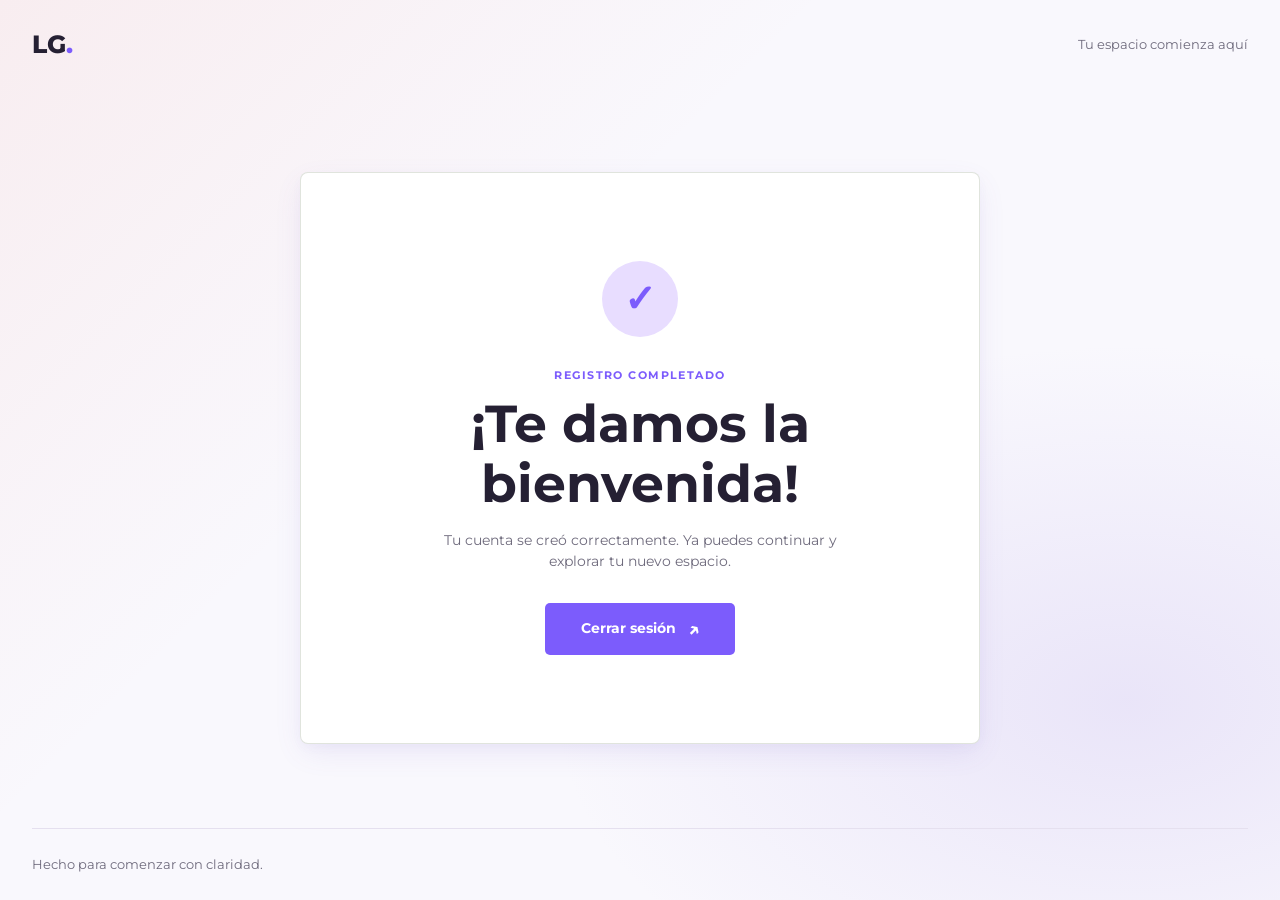
==== bienvenida.html @ 2854f27f "Add files via upload" ====
<!DOCTYPE html>
<html lang="es">
<head>
    <meta charset="UTF-8">
    <meta name="viewport" content="width=device-width, initial-scale=1.0">
    <meta name="description" content="Tu registro se completó correctamente.">
    <title>Registro exitoso | LG</title>
    <link rel="preconnect" href="https://fonts.googleapis.com">
    <link rel="preconnect" href="https://fonts.gstatic.com" crossorigin>
    <link href="https://fonts.googleapis.com/css2?family=Montserrat:wght@400;500;600;700&display=swap" rel="stylesheet">
    <link rel="stylesheet" href="style.css">
</head>
<body id="pagina-bienvenida">
    <header id="cabecera">
        <a id="marca" href="index.html" aria-label="LG, página de registro">LG<span>.</span></a>
        <p id="cabecera-mensaje">Tu espacio comienza aquí</p>
    </header>

    <main id="contenido-principal">
        <section id="seccion-bienvenida" aria-labelledby="titulo-bienvenida">
            <div id="emblema-exito" aria-hidden="true"><span>✓</span></div>
            <p id="etiqueta-exito">REGISTRO COMPLETADO</p>
            <h1 id="titulo-bienvenida">¡Te damos la bienvenida!</h1>
            <p id="texto-bienvenida">Tu cuenta se creó correctamente. Ya puedes continuar y explorar tu nuevo espacio.</p>
            <button id="boton-cerrar-sesion" type="button" onclick="logout()">Cerrar sesión <span aria-hidden="true">↗</span></button>
        </section>
    </main>

    <footer id="pie-pagina">
        <p>Hecho para comenzar con claridad.</p>
    </footer>

    <script src="script.js"></script>
</body>
</html>
---- style.css ----
:root {
    color-scheme: light;
    --fondo: #f9f8fd;
    --superficie: #ffffff;
    --superficie-suave: #f3f0fa;
    --texto: #252033;
    --texto-secundario: #6e6a7c;
    --primario: #7c5cfc;
    --primario-oscuro: #6444dc;
    --acento: #f08c7d;
    --borde: #e5e0ef;
    --sombra: 0 10px 30px -4px rgba(118, 92, 198, 0.12), 0 4px 12px -2px rgba(118, 92, 198, 0.05);
    --fuente-titulos: "Montserrat", sans-serif;
    --fuente-cuerpo: "Montserrat", sans-serif;
}

* {
    box-sizing: border-box;
}

html {
    min-width: 320px;
    background: var(--fondo);
}

body {
    min-height: 100vh;
    margin: 0;
    color: var(--texto);
    background-color: var(--fondo);
    background-image: linear-gradient(135deg, rgba(240, 140, 125, 0.10), transparent 38%),
        radial-gradient(ellipse at 88% 78%, rgba(184, 167, 234, 0.24), transparent 36%);
    font-family: var(--fuente-cuerpo);
    font-size: 14px;
    line-height: 1.55;
}

#cabecera,
#pie-pagina {
    display: flex;
    align-items: center;
    justify-content: space-between;
    width: min(100% - 64px, 1240px);
    margin-inline: auto;
}

#cabecera {
    min-height: 88px;
}

#marca {
    color: var(--texto);
    font-family: var(--fuente-titulos);
    font-size: 25px;
    font-weight: 800;
    text-decoration: none;
}

#marca span {
    color: var(--primario);
}

#cabecera-mensaje,
#pie-pagina p {
    margin: 0;
    color: var(--texto-secundario);
    font-size: 13px;
}

#contenido-principal {
    display: grid;
    grid-template-columns: minmax(0, 0.95fr) minmax(390px, 0.85fr);
    align-items: center;
    gap: clamp(48px, 8vw, 120px);
    width: min(100% - 64px, 1100px);
    min-height: calc(100vh - 160px);
    margin: 0 auto;
    padding-block: 48px;
}

#introduccion {
    max-width: 510px;
    padding-block: 32px;
    animation: aparecer 650ms ease-out both;
}

#etiqueta-introduccion,
#sobrelinea-formulario,
#etiqueta-exito {
    margin: 0 0 18px;
    color: var(--primario);
    font-size: 11px;
    font-weight: 700;
    letter-spacing: 0.13em;
}

#titulo-introduccion,
#titulo-formulario,
#titulo-bienvenida {
    margin: 0;
    font-family: var(--fuente-titulos);
    font-weight: 700;
    letter-spacing: 0;
}

#titulo-introduccion {
    max-width: 520px;
    font-size: clamp(38px, 5vw, 62px);
    line-height: 1.12;
}

#texto-introduccion {
    max-width: 420px;
    margin: 22px 0 0;
    color: var(--texto-secundario);
    font-size: 17px;
}

#nota-introduccion {
    display: flex;
    align-items: center;
    gap: 10px;
    margin: 44px 0 0;
    color: var(--texto-secundario);
    font-size: 14px;
}

#nota-introduccion span {
    color: var(--acento);
    font-size: 23px;
}

#seccion-formulario,
#seccion-bienvenida {
    background: var(--superficie);
    border: 1px solid rgba(217, 222, 213, 0.8);
    border-radius: 8px;
    box-shadow: var(--sombra);
}

#seccion-formulario {
    padding: clamp(28px, 4vw, 48px);
    animation: aparecer 650ms 100ms ease-out both;
}

#sobrelinea-formulario {
    margin-bottom: 8px;
}

#titulo-formulario {
    font-size: 30px;
    line-height: 1.25;
}

#ayuda-formulario {
    margin: 8px 0 26px;
    color: var(--texto-secundario);
    font-size: 14px;
}

#formulario-registro {
    display: grid;
    gap: 17px;
}

.campo-formulario {
    display: grid;
    gap: 7px;
}

.campo-formulario label {
    color: var(--texto);
    font-size: 13px;
    font-weight: 600;
}

.campo-formulario input {
    width: 100%;
    min-height: 50px;
    padding: 0 15px;
    border: 1px solid transparent;
    border-radius: 5px;
    outline: none;
    background: var(--superficie-suave);
    color: var(--texto);
    font: inherit;
    font-size: 14px;
    transition: border-color 160ms ease, background-color 160ms ease, box-shadow 160ms ease;
}

.campo-formulario input::placeholder {
    color: #9f9aa8;
}

.campo-formulario input:focus {
    border-color: var(--primario);
    background: var(--superficie);
    box-shadow: 0 0 0 3px rgba(124, 92, 252, 0.18), 0 8px 20px -4px rgba(118, 92, 198, 0.08);
}

#boton-registro,
#boton-cerrar-sesion {
    display: flex;
    align-items: center;
    justify-content: center;
    gap: 12px;
    min-height: 52px;
    border: 0;
    border-radius: 5px;
    background: var(--primario);
    color: #fff;
    font: inherit;
    font-weight: 700;
    cursor: pointer;
    transition: background-color 160ms ease, transform 160ms ease;
}

#boton-registro {
    margin-top: 6px;
}

#boton-registro:hover,
#boton-cerrar-sesion:hover {
    background: var(--primario-oscuro);
}

#boton-registro:active,
#boton-cerrar-sesion:active {
    transform: translateY(1px);
}

#boton-registro span,
#boton-cerrar-sesion span {
    font-size: 20px;
}

#privacidad-formulario {
    margin: 18px 0 0;
    color: var(--texto-secundario);
    font-size: 11px;
    text-align: center;
}

#pagina-bienvenida #contenido-principal {
    display: flex;
    justify-content: center;
}

#seccion-bienvenida {
    display: flex;
    flex-direction: column;
    align-items: center;
    width: min(100%, 680px);
    padding: clamp(40px, 8vw, 88px) clamp(28px, 7vw, 76px);
    text-align: center;
    animation: aparecer 650ms ease-out both;
}

#emblema-exito {
    display: grid;
    width: 76px;
    aspect-ratio: 1;
    place-items: center;
    margin-bottom: 30px;
    border-radius: 50%;
    background: #e8ddff;
    color: var(--primario);
    font-family: var(--fuente-titulos);
    font-size: 38px;
    font-weight: 700;
}

#etiqueta-exito {
    margin-bottom: 10px;
}

#titulo-bienvenida {
    font-size: clamp(34px, 5vw, 52px);
    line-height: 1.15;
}

#texto-bienvenida {
    max-width: 440px;
    margin: 16px 0 30px;
    color: var(--texto-secundario);
}

#boton-cerrar-sesion {
    min-width: 190px;
    padding-inline: 24px;
}

#pie-pagina {
    min-height: 72px;
    border-top: 1px solid var(--borde);
}

@keyframes aparecer {
    from {
        opacity: 0;
        transform: translateY(12px);
    }
    to {
        opacity: 1;
        transform: translateY(0);
    }
}

@media (max-width: 760px) {
    #cabecera,
    #pie-pagina {
        width: calc(100% - 40px);
    }

    #cabecera {
        min-height: 72px;
    }

    #cabecera-mensaje {
        font-size: 12px;
    }

    #contenido-principal {
        grid-template-columns: 1fr;
        gap: 24px;
        width: calc(100% - 40px);
        min-height: auto;
        padding-block: 26px 44px;
    }

    #introduccion {
        padding-block: 12px;
    }

    #titulo-introduccion {
        max-width: 600px;
        font-size: clamp(36px, 9vw, 48px);
    }

    #texto-introduccion {
        margin-top: 14px;
        font-size: 15px;
    }

    #nota-introduccion {
        margin-top: 18px;
    }

    #pie-pagina {
        flex-wrap: wrap;
        gap: 6px 20px;
        padding-block: 18px;
    }
}

@media (max-width: 420px) {
    #seccion-formulario {
        padding: 24px 20px;
    }

    #titulo-formulario {
        font-size: 26px;
    }

    #cabecera-mensaje {
        max-width: 130px;
        text-align: right;
    }
}

@media (prefers-reduced-motion: reduce) {
    *,
    *::before,
    *::after {
        scroll-behavior: auto !important;
        animation-duration: 0.01ms !important;
        animation-iteration-count: 1 !important;
        transition-duration: 0.01ms !important;
    }
}
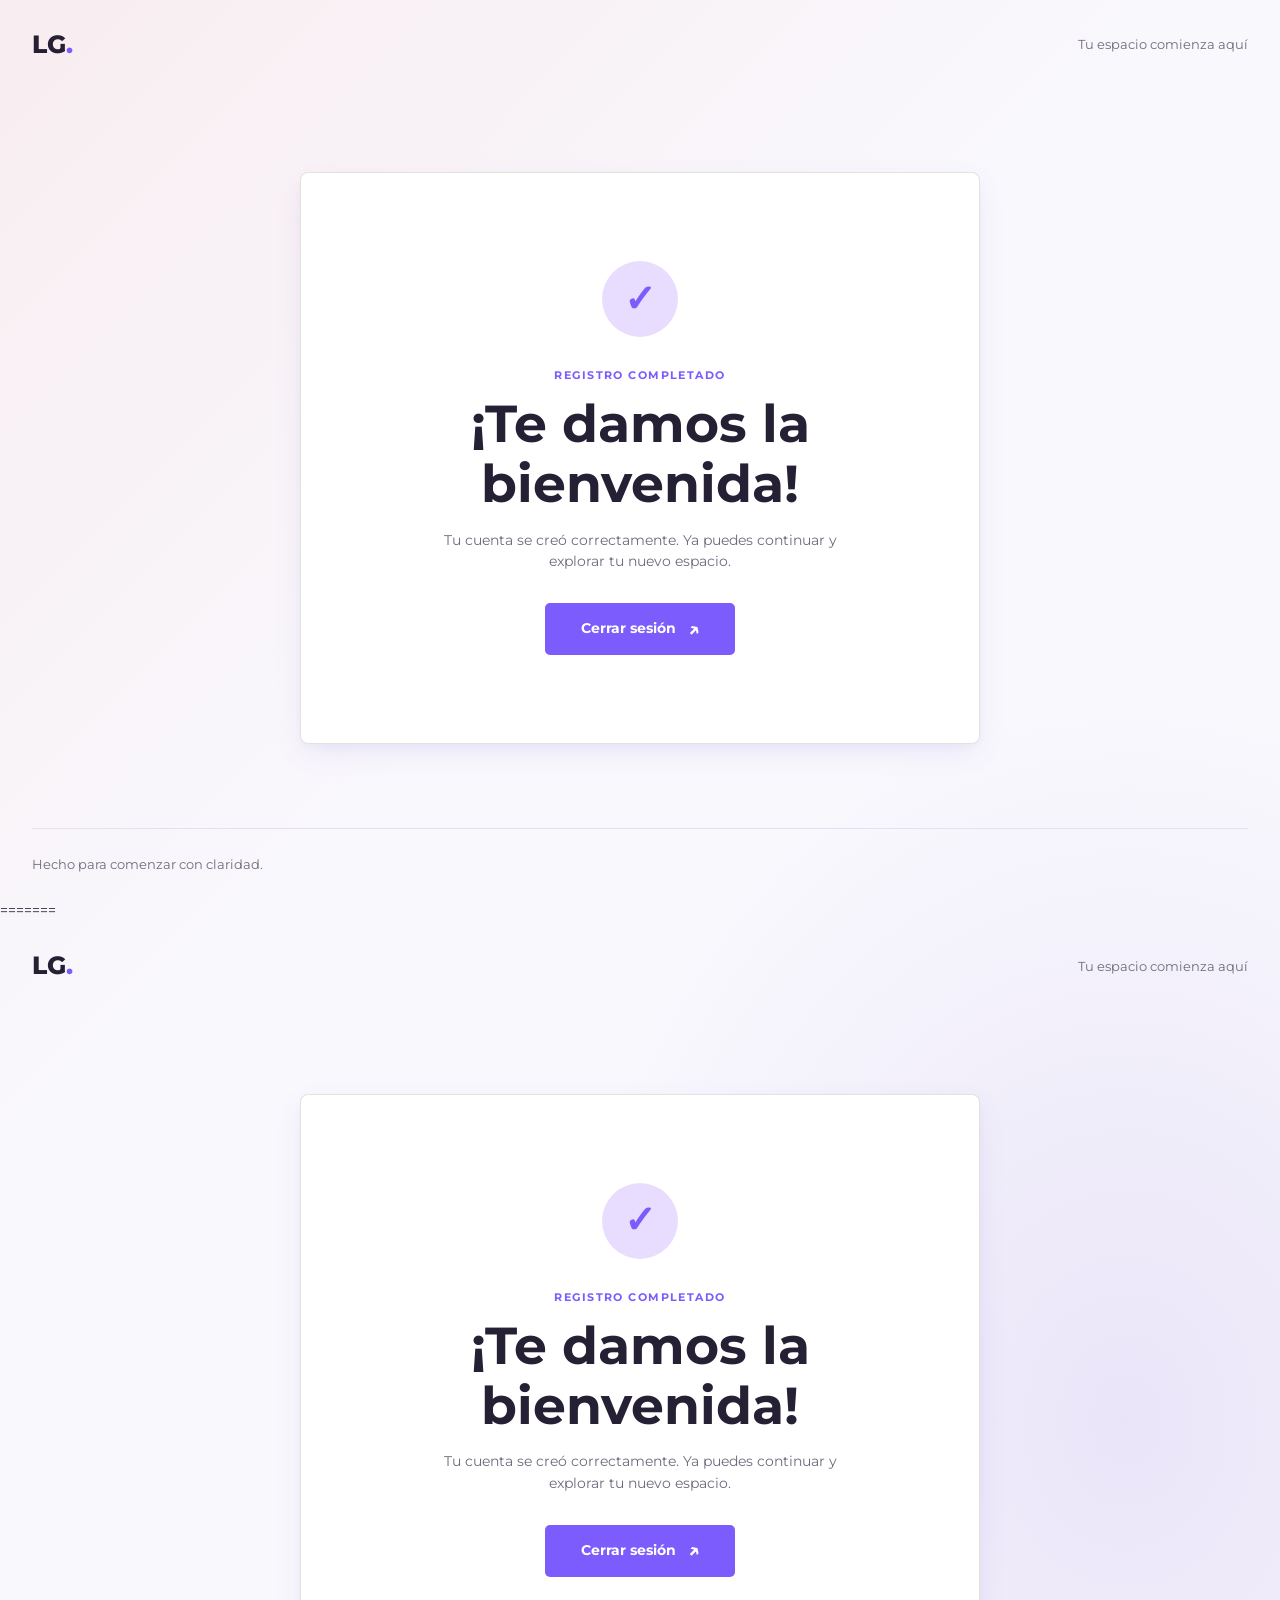
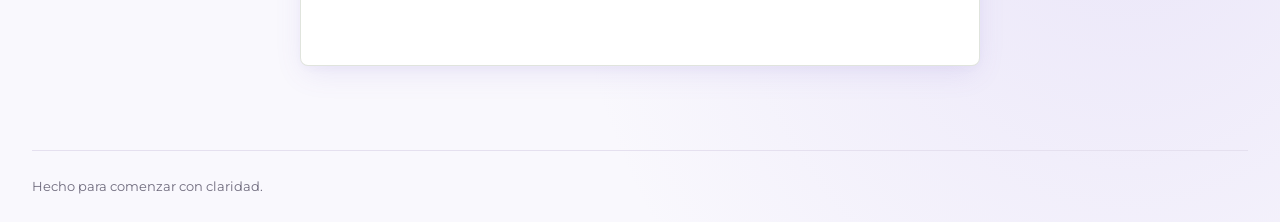
==== commit 40c8806b: "Merge branch 'main' of https://github.com/nicxle-rn/formulario-login" ====
--- a/bienvenida.html
+++ b/bienvenida.html
@@ -1,35 +1,71 @@
-<!DOCTYPE html>
-<html lang="es">
-<head>
-    <meta charset="UTF-8">
-    <meta name="viewport" content="width=device-width, initial-scale=1.0">
-    <meta name="description" content="Tu registro se completó correctamente.">
-    <title>Registro exitoso | LG</title>
-    <link rel="preconnect" href="https://fonts.googleapis.com">
-    <link rel="preconnect" href="https://fonts.gstatic.com" crossorigin>
-    <link href="https://fonts.googleapis.com/css2?family=Montserrat:wght@400;500;600;700&display=swap" rel="stylesheet">
-    <link rel="stylesheet" href="style.css">
-</head>
-<body id="pagina-bienvenida">
-    <header id="cabecera">
-        <a id="marca" href="index.html" aria-label="LG, página de registro">LG<span>.</span></a>
-        <p id="cabecera-mensaje">Tu espacio comienza aquí</p>
-    </header>
-
-    <main id="contenido-principal">
-        <section id="seccion-bienvenida" aria-labelledby="titulo-bienvenida">
-            <div id="emblema-exito" aria-hidden="true"><span>✓</span></div>
-            <p id="etiqueta-exito">REGISTRO COMPLETADO</p>
-            <h1 id="titulo-bienvenida">¡Te damos la bienvenida!</h1>
-            <p id="texto-bienvenida">Tu cuenta se creó correctamente. Ya puedes continuar y explorar tu nuevo espacio.</p>
-            <button id="boton-cerrar-sesion" type="button" onclick="logout()">Cerrar sesión <span aria-hidden="true">↗</span></button>
-        </section>
-    </main>
-
-    <footer id="pie-pagina">
-        <p>Hecho para comenzar con claridad.</p>
-    </footer>
-
-    <script src="script.js"></script>
-</body>
+
+<!DOCTYPE html>
+<html lang="es">
+<head>
+    <meta charset="UTF-8">
+    <meta name="viewport" content="width=device-width, initial-scale=1.0">
+    <meta name="description" content="Tu registro se completó correctamente.">
+    <title>Registro exitoso | LG</title>
+    <link rel="preconnect" href="https://fonts.googleapis.com">
+    <link rel="preconnect" href="https://fonts.gstatic.com" crossorigin>
+    <link href="https://fonts.googleapis.com/css2?family=Montserrat:wght@400;500;600;700&display=swap" rel="stylesheet">
+    <link rel="stylesheet" href="style.css">
+</head>
+<body id="pagina-bienvenida">
+    <header id="cabecera">
+        <a id="marca" href="index.html" aria-label="LG, página de registro">LG<span>.</span></a>
+        <p id="cabecera-mensaje">Tu espacio comienza aquí</p>
+    </header>
+
+    <main id="contenido-principal">
+        <section id="seccion-bienvenida" aria-labelledby="titulo-bienvenida">
+            <div id="emblema-exito" aria-hidden="true"><span>✓</span></div>
+            <p id="etiqueta-exito">REGISTRO COMPLETADO</p>
+            <h1 id="titulo-bienvenida">¡Te damos la bienvenida!</h1>
+            <p id="texto-bienvenida">Tu cuenta se creó correctamente. Ya puedes continuar y explorar tu nuevo espacio.</p>
+            <button id="boton-cerrar-sesion" type="button" onclick="logout()">Cerrar sesión <span aria-hidden="true">↗</span></button>
+        </section>
+    </main>
+
+    <footer id="pie-pagina">
+        <p>Hecho para comenzar con claridad.</p>
+    </footer>
+
+    <script src="script.js"></script>
+</body>
+=======
+<!DOCTYPE html>
+<html lang="es">
+<head>
+    <meta charset="UTF-8">
+    <meta name="viewport" content="width=device-width, initial-scale=1.0">
+    <meta name="description" content="Tu registro se completó correctamente.">
+    <title>Registro exitoso | LG</title>
+    <link rel="preconnect" href="https://fonts.googleapis.com">
+    <link rel="preconnect" href="https://fonts.gstatic.com" crossorigin>
+    <link href="https://fonts.googleapis.com/css2?family=Montserrat:wght@400;500;600;700&display=swap" rel="stylesheet">
+    <link rel="stylesheet" href="style.css">
+</head>
+<body id="pagina-bienvenida">
+    <header id="cabecera">
+        <a id="marca" href="index.html" aria-label="LG, página de registro">LG<span>.</span></a>
+        <p id="cabecera-mensaje">Tu espacio comienza aquí</p>
+    </header>
+
+    <main id="contenido-principal">
+        <section id="seccion-bienvenida" aria-labelledby="titulo-bienvenida">
+            <div id="emblema-exito" aria-hidden="true"><span>✓</span></div>
+            <p id="etiqueta-exito">REGISTRO COMPLETADO</p>
+            <h1 id="titulo-bienvenida">¡Te damos la bienvenida!</h1>
+            <p id="texto-bienvenida">Tu cuenta se creó correctamente. Ya puedes continuar y explorar tu nuevo espacio.</p>
+            <button id="boton-cerrar-sesion" type="button" onclick="logout()">Cerrar sesión <span aria-hidden="true">↗</span></button>
+        </section>
+    </main>
+
+    <footer id="pie-pagina">
+        <p>Hecho para comenzar con claridad.</p>
+    </footer>
+
+    <script src="script.js"></script>
+</body>
 </html>
--- a/style.css
+++ b/style.css
@@ -1,380 +1,381 @@
-:root {
-    color-scheme: light;
-    --fondo: #f9f8fd;
-    --superficie: #ffffff;
-    --superficie-suave: #f3f0fa;
-    --texto: #252033;
-    --texto-secundario: #6e6a7c;
-    --primario: #7c5cfc;
-    --primario-oscuro: #6444dc;
-    --acento: #f08c7d;
-    --borde: #e5e0ef;
-    --sombra: 0 10px 30px -4px rgba(118, 92, 198, 0.12), 0 4px 12px -2px rgba(118, 92, 198, 0.05);
-    --fuente-titulos: "Montserrat", sans-serif;
-    --fuente-cuerpo: "Montserrat", sans-serif;
-}
-
-* {
-    box-sizing: border-box;
-}
-
-html {
-    min-width: 320px;
-    background: var(--fondo);
-}
-
-body {
-    min-height: 100vh;
-    margin: 0;
-    color: var(--texto);
-    background-color: var(--fondo);
-    background-image: linear-gradient(135deg, rgba(240, 140, 125, 0.10), transparent 38%),
-        radial-gradient(ellipse at 88% 78%, rgba(184, 167, 234, 0.24), transparent 36%);
-    font-family: var(--fuente-cuerpo);
-    font-size: 14px;
-    line-height: 1.55;
-}
-
-#cabecera,
-#pie-pagina {
-    display: flex;
-    align-items: center;
-    justify-content: space-between;
-    width: min(100% - 64px, 1240px);
-    margin-inline: auto;
-}
-
-#cabecera {
-    min-height: 88px;
-}
-
-#marca {
-    color: var(--texto);
-    font-family: var(--fuente-titulos);
-    font-size: 25px;
-    font-weight: 800;
-    text-decoration: none;
-}
-
-#marca span {
-    color: var(--primario);
-}
-
-#cabecera-mensaje,
-#pie-pagina p {
-    margin: 0;
-    color: var(--texto-secundario);
-    font-size: 13px;
-}
-
-#contenido-principal {
-    display: grid;
-    grid-template-columns: minmax(0, 0.95fr) minmax(390px, 0.85fr);
-    align-items: center;
-    gap: clamp(48px, 8vw, 120px);
-    width: min(100% - 64px, 1100px);
-    min-height: calc(100vh - 160px);
-    margin: 0 auto;
-    padding-block: 48px;
-}
-
-#introduccion {
-    max-width: 510px;
-    padding-block: 32px;
-    animation: aparecer 650ms ease-out both;
-}
-
-#etiqueta-introduccion,
-#sobrelinea-formulario,
-#etiqueta-exito {
-    margin: 0 0 18px;
-    color: var(--primario);
-    font-size: 11px;
-    font-weight: 700;
-    letter-spacing: 0.13em;
-}
-
-#titulo-introduccion,
-#titulo-formulario,
-#titulo-bienvenida {
-    margin: 0;
-    font-family: var(--fuente-titulos);
-    font-weight: 700;
-    letter-spacing: 0;
-}
-
-#titulo-introduccion {
-    max-width: 520px;
-    font-size: clamp(38px, 5vw, 62px);
-    line-height: 1.12;
-}
-
-#texto-introduccion {
-    max-width: 420px;
-    margin: 22px 0 0;
-    color: var(--texto-secundario);
-    font-size: 17px;
-}
-
-#nota-introduccion {
-    display: flex;
-    align-items: center;
-    gap: 10px;
-    margin: 44px 0 0;
-    color: var(--texto-secundario);
-    font-size: 14px;
-}
-
-#nota-introduccion span {
-    color: var(--acento);
-    font-size: 23px;
-}
-
-#seccion-formulario,
-#seccion-bienvenida {
-    background: var(--superficie);
-    border: 1px solid rgba(217, 222, 213, 0.8);
-    border-radius: 8px;
-    box-shadow: var(--sombra);
-}
-
-#seccion-formulario {
-    padding: clamp(28px, 4vw, 48px);
-    animation: aparecer 650ms 100ms ease-out both;
-}
-
-#sobrelinea-formulario {
-    margin-bottom: 8px;
-}
-
-#titulo-formulario {
-    font-size: 30px;
-    line-height: 1.25;
-}
-
-#ayuda-formulario {
-    margin: 8px 0 26px;
-    color: var(--texto-secundario);
-    font-size: 14px;
-}
-
-#formulario-registro {
-    display: grid;
-    gap: 17px;
-}
-
-.campo-formulario {
-    display: grid;
-    gap: 7px;
-}
-
-.campo-formulario label {
-    color: var(--texto);
-    font-size: 13px;
-    font-weight: 600;
-}
-
-.campo-formulario input {
-    width: 100%;
-    min-height: 50px;
-    padding: 0 15px;
-    border: 1px solid transparent;
-    border-radius: 5px;
-    outline: none;
-    background: var(--superficie-suave);
-    color: var(--texto);
-    font: inherit;
-    font-size: 14px;
-    transition: border-color 160ms ease, background-color 160ms ease, box-shadow 160ms ease;
-}
-
-.campo-formulario input::placeholder {
-    color: #9f9aa8;
-}
-
-.campo-formulario input:focus {
-    border-color: var(--primario);
-    background: var(--superficie);
-    box-shadow: 0 0 0 3px rgba(124, 92, 252, 0.18), 0 8px 20px -4px rgba(118, 92, 198, 0.08);
-}
-
-#boton-registro,
-#boton-cerrar-sesion {
-    display: flex;
-    align-items: center;
-    justify-content: center;
-    gap: 12px;
-    min-height: 52px;
-    border: 0;
-    border-radius: 5px;
-    background: var(--primario);
-    color: #fff;
-    font: inherit;
-    font-weight: 700;
-    cursor: pointer;
-    transition: background-color 160ms ease, transform 160ms ease;
-}
-
-#boton-registro {
-    margin-top: 6px;
-}
-
-#boton-registro:hover,
-#boton-cerrar-sesion:hover {
-    background: var(--primario-oscuro);
-}
-
-#boton-registro:active,
-#boton-cerrar-sesion:active {
-    transform: translateY(1px);
-}
-
-#boton-registro span,
-#boton-cerrar-sesion span {
-    font-size: 20px;
-}
-
-#privacidad-formulario {
-    margin: 18px 0 0;
-    color: var(--texto-secundario);
-    font-size: 11px;
-    text-align: center;
-}
-
-#pagina-bienvenida #contenido-principal {
-    display: flex;
-    justify-content: center;
-}
-
-#seccion-bienvenida {
-    display: flex;
-    flex-direction: column;
-    align-items: center;
-    width: min(100%, 680px);
-    padding: clamp(40px, 8vw, 88px) clamp(28px, 7vw, 76px);
-    text-align: center;
-    animation: aparecer 650ms ease-out both;
-}
-
-#emblema-exito {
-    display: grid;
-    width: 76px;
-    aspect-ratio: 1;
-    place-items: center;
-    margin-bottom: 30px;
-    border-radius: 50%;
-    background: #e8ddff;
-    color: var(--primario);
-    font-family: var(--fuente-titulos);
-    font-size: 38px;
-    font-weight: 700;
-}
-
-#etiqueta-exito {
-    margin-bottom: 10px;
-}
-
-#titulo-bienvenida {
-    font-size: clamp(34px, 5vw, 52px);
-    line-height: 1.15;
-}
-
-#texto-bienvenida {
-    max-width: 440px;
-    margin: 16px 0 30px;
-    color: var(--texto-secundario);
-}
-
-#boton-cerrar-sesion {
-    min-width: 190px;
-    padding-inline: 24px;
-}
-
-#pie-pagina {
-    min-height: 72px;
-    border-top: 1px solid var(--borde);
-}
-
-@keyframes aparecer {
-    from {
-        opacity: 0;
-        transform: translateY(12px);
-    }
-    to {
-        opacity: 1;
-        transform: translateY(0);
-    }
-}
-
-@media (max-width: 760px) {
-    #cabecera,
-    #pie-pagina {
-        width: calc(100% - 40px);
-    }
-
-    #cabecera {
-        min-height: 72px;
-    }
-
-    #cabecera-mensaje {
-        font-size: 12px;
-    }
-
-    #contenido-principal {
-        grid-template-columns: 1fr;
-        gap: 24px;
-        width: calc(100% - 40px);
-        min-height: auto;
-        padding-block: 26px 44px;
-    }
-
-    #introduccion {
-        padding-block: 12px;
-    }
-
-    #titulo-introduccion {
-        max-width: 600px;
-        font-size: clamp(36px, 9vw, 48px);
-    }
-
-    #texto-introduccion {
-        margin-top: 14px;
-        font-size: 15px;
-    }
-
-    #nota-introduccion {
-        margin-top: 18px;
-    }
-
-    #pie-pagina {
-        flex-wrap: wrap;
-        gap: 6px 20px;
-        padding-block: 18px;
-    }
-}
-
-@media (max-width: 420px) {
-    #seccion-formulario {
-        padding: 24px 20px;
-    }
-
-    #titulo-formulario {
-        font-size: 26px;
-    }
-
-    #cabecera-mensaje {
-        max-width: 130px;
-        text-align: right;
-    }
-}
-
-@media (prefers-reduced-motion: reduce) {
-    *,
-    *::before,
-    *::after {
-        scroll-behavior: auto !important;
-        animation-duration: 0.01ms !important;
-        animation-iteration-count: 1 !important;
-        transition-duration: 0.01ms !important;
-    }
+
+:root {
+    color-scheme: light;
+    --fondo: #f9f8fd;
+    --superficie: #ffffff;
+    --superficie-suave: #f3f0fa;
+    --texto: #252033;
+    --texto-secundario: #6e6a7c;
+    --primario: #7c5cfc;
+    --primario-oscuro: #6444dc;
+    --acento: #f08c7d;
+    --borde: #e5e0ef;
+    --sombra: 0 10px 30px -4px rgba(118, 92, 198, 0.12), 0 4px 12px -2px rgba(118, 92, 198, 0.05);
+    --fuente-titulos: "Montserrat", sans-serif;
+    --fuente-cuerpo: "Montserrat", sans-serif;
+}
+
+* {
+    box-sizing: border-box;
+}
+
+html {
+    min-width: 320px;
+    background: var(--fondo);
+}
+
+body {
+    min-height: 100vh;
+    margin: 0;
+    color: var(--texto);
+    background-color: var(--fondo);
+    background-image: linear-gradient(135deg, rgba(240, 140, 125, 0.10), transparent 38%),
+        radial-gradient(ellipse at 88% 78%, rgba(184, 167, 234, 0.24), transparent 36%);
+    font-family: var(--fuente-cuerpo);
+    font-size: 14px;
+    line-height: 1.55;
+}
+
+#cabecera,
+#pie-pagina {
+    display: flex;
+    align-items: center;
+    justify-content: space-between;
+    width: min(100% - 64px, 1240px);
+    margin-inline: auto;
+}
+
+#cabecera {
+    min-height: 88px;
+}
+
+#marca {
+    color: var(--texto);
+    font-family: var(--fuente-titulos);
+    font-size: 25px;
+    font-weight: 800;
+    text-decoration: none;
+}
+
+#marca span {
+    color: var(--primario);
+}
+
+#cabecera-mensaje,
+#pie-pagina p {
+    margin: 0;
+    color: var(--texto-secundario);
+    font-size: 13px;
+}
+
+#contenido-principal {
+    display: grid;
+    grid-template-columns: minmax(0, 0.95fr) minmax(390px, 0.85fr);
+    align-items: center;
+    gap: clamp(48px, 8vw, 120px);
+    width: min(100% - 64px, 1100px);
+    min-height: calc(100vh - 160px);
+    margin: 0 auto;
+    padding-block: 48px;
+}
+
+#introduccion {
+    max-width: 510px;
+    padding-block: 32px;
+    animation: aparecer 650ms ease-out both;
+}
+
+#etiqueta-introduccion,
+#sobrelinea-formulario,
+#etiqueta-exito {
+    margin: 0 0 18px;
+    color: var(--primario);
+    font-size: 11px;
+    font-weight: 700;
+    letter-spacing: 0.13em;
+}
+
+#titulo-introduccion,
+#titulo-formulario,
+#titulo-bienvenida {
+    margin: 0;
+    font-family: var(--fuente-titulos);
+    font-weight: 700;
+    letter-spacing: 0;
+}
+
+#titulo-introduccion {
+    max-width: 520px;
+    font-size: clamp(38px, 5vw, 62px);
+    line-height: 1.12;
+}
+
+#texto-introduccion {
+    max-width: 420px;
+    margin: 22px 0 0;
+    color: var(--texto-secundario);
+    font-size: 17px;
+}
+
+#nota-introduccion {
+    display: flex;
+    align-items: center;
+    gap: 10px;
+    margin: 44px 0 0;
+    color: var(--texto-secundario);
+    font-size: 14px;
+}
+
+#nota-introduccion span {
+    color: var(--acento);
+    font-size: 23px;
+}
+
+#seccion-formulario,
+#seccion-bienvenida {
+    background: var(--superficie);
+    border: 1px solid rgba(217, 222, 213, 0.8);
+    border-radius: 8px;
+    box-shadow: var(--sombra);
+}
+
+#seccion-formulario {
+    padding: clamp(28px, 4vw, 48px);
+    animation: aparecer 650ms 100ms ease-out both;
+}
+
+#sobrelinea-formulario {
+    margin-bottom: 8px;
+}
+
+#titulo-formulario {
+    font-size: 30px;
+    line-height: 1.25;
+}
+
+#ayuda-formulario {
+    margin: 8px 0 26px;
+    color: var(--texto-secundario);
+    font-size: 14px;
+}
+
+#formulario-registro {
+    display: grid;
+    gap: 17px;
+}
+
+.campo-formulario {
+    display: grid;
+    gap: 7px;
+}
+
+.campo-formulario label {
+    color: var(--texto);
+    font-size: 13px;
+    font-weight: 600;
+}
+
+.campo-formulario input {
+    width: 100%;
+    min-height: 50px;
+    padding: 0 15px;
+    border: 1px solid transparent;
+    border-radius: 5px;
+    outline: none;
+    background: var(--superficie-suave);
+    color: var(--texto);
+    font: inherit;
+    font-size: 14px;
+    transition: border-color 160ms ease, background-color 160ms ease, box-shadow 160ms ease;
+}
+
+.campo-formulario input::placeholder {
+    color: #9f9aa8;
+}
+
+.campo-formulario input:focus {
+    border-color: var(--primario);
+    background: var(--superficie);
+    box-shadow: 0 0 0 3px rgba(124, 92, 252, 0.18), 0 8px 20px -4px rgba(118, 92, 198, 0.08);
+}
+
+#boton-registro,
+#boton-cerrar-sesion {
+    display: flex;
+    align-items: center;
+    justify-content: center;
+    gap: 12px;
+    min-height: 52px;
+    border: 0;
+    border-radius: 5px;
+    background: var(--primario);
+    color: #fff;
+    font: inherit;
+    font-weight: 700;
+    cursor: pointer;
+    transition: background-color 160ms ease, transform 160ms ease;
+}
+
+#boton-registro {
+    margin-top: 6px;
+}
+
+#boton-registro:hover,
+#boton-cerrar-sesion:hover {
+    background: var(--primario-oscuro);
+}
+
+#boton-registro:active,
+#boton-cerrar-sesion:active {
+    transform: translateY(1px);
+}
+
+#boton-registro span,
+#boton-cerrar-sesion span {
+    font-size: 20px;
+}
+
+#privacidad-formulario {
+    margin: 18px 0 0;
+    color: var(--texto-secundario);
+    font-size: 11px;
+    text-align: center;
+}
+
+#pagina-bienvenida #contenido-principal {
+    display: flex;
+    justify-content: center;
+}
+
+#seccion-bienvenida {
+    display: flex;
+    flex-direction: column;
+    align-items: center;
+    width: min(100%, 680px);
+    padding: clamp(40px, 8vw, 88px) clamp(28px, 7vw, 76px);
+    text-align: center;
+    animation: aparecer 650ms ease-out both;
+}
+
+#emblema-exito {
+    display: grid;
+    width: 76px;
+    aspect-ratio: 1;
+    place-items: center;
+    margin-bottom: 30px;
+    border-radius: 50%;
+    background: #e8ddff;
+    color: var(--primario);
+    font-family: var(--fuente-titulos);
+    font-size: 38px;
+    font-weight: 700;
+}
+
+#etiqueta-exito {
+    margin-bottom: 10px;
+}
+
+#titulo-bienvenida {
+    font-size: clamp(34px, 5vw, 52px);
+    line-height: 1.15;
+}
+
+#texto-bienvenida {
+    max-width: 440px;
+    margin: 16px 0 30px;
+    color: var(--texto-secundario);
+}
+
+#boton-cerrar-sesion {
+    min-width: 190px;
+    padding-inline: 24px;
+}
+
+#pie-pagina {
+    min-height: 72px;
+    border-top: 1px solid var(--borde);
+}
+
+@keyframes aparecer {
+    from {
+        opacity: 0;
+        transform: translateY(12px);
+    }
+    to {
+        opacity: 1;
+        transform: translateY(0);
+    }
+}
+
+@media (max-width: 760px) {
+    #cabecera,
+    #pie-pagina {
+        width: calc(100% - 40px);
+    }
+
+    #cabecera {
+        min-height: 72px;
+    }
+
+    #cabecera-mensaje {
+        font-size: 12px;
+    }
+
+    #contenido-principal {
+        grid-template-columns: 1fr;
+        gap: 24px;
+        width: calc(100% - 40px);
+        min-height: auto;
+        padding-block: 26px 44px;
+    }
+
+    #introduccion {
+        padding-block: 12px;
+    }
+
+    #titulo-introduccion {
+        max-width: 600px;
+        font-size: clamp(36px, 9vw, 48px);
+    }
+
+    #texto-introduccion {
+        margin-top: 14px;
+        font-size: 15px;
+    }
+
+    #nota-introduccion {
+        margin-top: 18px;
+    }
+
+    #pie-pagina {
+        flex-wrap: wrap;
+        gap: 6px 20px;
+        padding-block: 18px;
+    }
+}
+
+@media (max-width: 420px) {
+    #seccion-formulario {
+        padding: 24px 20px;
+    }
+
+    #titulo-formulario {
+        font-size: 26px;
+    }
+
+    #cabecera-mensaje {
+        max-width: 130px;
+        text-align: right;
+    }
+}
+
+@media (prefers-reduced-motion: reduce) {
+    *,
+    *::before,
+    *::after {
+        scroll-behavior: auto !important;
+        animation-duration: 0.01ms !important;
+        animation-iteration-count: 1 !important;
+        transition-duration: 0.01ms !important;
+    }
 }
--- a/style.css
+++ b/style.css
@@ -1,380 +1,381 @@
-:root {
-    color-scheme: light;
-    --fondo: #f9f8fd;
-    --superficie: #ffffff;
-    --superficie-suave: #f3f0fa;
-    --texto: #252033;
-    --texto-secundario: #6e6a7c;
-    --primario: #7c5cfc;
-    --primario-oscuro: #6444dc;
-    --acento: #f08c7d;
-    --borde: #e5e0ef;
-    --sombra: 0 10px 30px -4px rgba(118, 92, 198, 0.12), 0 4px 12px -2px rgba(118, 92, 198, 0.05);
-    --fuente-titulos: "Montserrat", sans-serif;
-    --fuente-cuerpo: "Montserrat", sans-serif;
-}
-
-* {
-    box-sizing: border-box;
-}
-
-html {
-    min-width: 320px;
-    background: var(--fondo);
-}
-
-body {
-    min-height: 100vh;
-    margin: 0;
-    color: var(--texto);
-    background-color: var(--fondo);
-    background-image: linear-gradient(135deg, rgba(240, 140, 125, 0.10), transparent 38%),
-        radial-gradient(ellipse at 88% 78%, rgba(184, 167, 234, 0.24), transparent 36%);
-    font-family: var(--fuente-cuerpo);
-    font-size: 14px;
-    line-height: 1.55;
-}
-
-#cabecera,
-#pie-pagina {
-    display: flex;
-    align-items: center;
-    justify-content: space-between;
-    width: min(100% - 64px, 1240px);
-    margin-inline: auto;
-}
-
-#cabecera {
-    min-height: 88px;
-}
-
-#marca {
-    color: var(--texto);
-    font-family: var(--fuente-titulos);
-    font-size: 25px;
-    font-weight: 800;
-    text-decoration: none;
-}
-
-#marca span {
-    color: var(--primario);
-}
-
-#cabecera-mensaje,
-#pie-pagina p {
-    margin: 0;
-    color: var(--texto-secundario);
-    font-size: 13px;
-}
-
-#contenido-principal {
-    display: grid;
-    grid-template-columns: minmax(0, 0.95fr) minmax(390px, 0.85fr);
-    align-items: center;
-    gap: clamp(48px, 8vw, 120px);
-    width: min(100% - 64px, 1100px);
-    min-height: calc(100vh - 160px);
-    margin: 0 auto;
-    padding-block: 48px;
-}
-
-#introduccion {
-    max-width: 510px;
-    padding-block: 32px;
-    animation: aparecer 650ms ease-out both;
-}
-
-#etiqueta-introduccion,
-#sobrelinea-formulario,
-#etiqueta-exito {
-    margin: 0 0 18px;
-    color: var(--primario);
-    font-size: 11px;
-    font-weight: 700;
-    letter-spacing: 0.13em;
-}
-
-#titulo-introduccion,
-#titulo-formulario,
-#titulo-bienvenida {
-    margin: 0;
-    font-family: var(--fuente-titulos);
-    font-weight: 700;
-    letter-spacing: 0;
-}
-
-#titulo-introduccion {
-    max-width: 520px;
-    font-size: clamp(38px, 5vw, 62px);
-    line-height: 1.12;
-}
-
-#texto-introduccion {
-    max-width: 420px;
-    margin: 22px 0 0;
-    color: var(--texto-secundario);
-    font-size: 17px;
-}
-
-#nota-introduccion {
-    display: flex;
-    align-items: center;
-    gap: 10px;
-    margin: 44px 0 0;
-    color: var(--texto-secundario);
-    font-size: 14px;
-}
-
-#nota-introduccion span {
-    color: var(--acento);
-    font-size: 23px;
-}
-
-#seccion-formulario,
-#seccion-bienvenida {
-    background: var(--superficie);
-    border: 1px solid rgba(217, 222, 213, 0.8);
-    border-radius: 8px;
-    box-shadow: var(--sombra);
-}
-
-#seccion-formulario {
-    padding: clamp(28px, 4vw, 48px);
-    animation: aparecer 650ms 100ms ease-out both;
-}
-
-#sobrelinea-formulario {
-    margin-bottom: 8px;
-}
-
-#titulo-formulario {
-    font-size: 30px;
-    line-height: 1.25;
-}
-
-#ayuda-formulario {
-    margin: 8px 0 26px;
-    color: var(--texto-secundario);
-    font-size: 14px;
-}
-
-#formulario-registro {
-    display: grid;
-    gap: 17px;
-}
-
-.campo-formulario {
-    display: grid;
-    gap: 7px;
-}
-
-.campo-formulario label {
-    color: var(--texto);
-    font-size: 13px;
-    font-weight: 600;
-}
-
-.campo-formulario input {
-    width: 100%;
-    min-height: 50px;
-    padding: 0 15px;
-    border: 1px solid transparent;
-    border-radius: 5px;
-    outline: none;
-    background: var(--superficie-suave);
-    color: var(--texto);
-    font: inherit;
-    font-size: 14px;
-    transition: border-color 160ms ease, background-color 160ms ease, box-shadow 160ms ease;
-}
-
-.campo-formulario input::placeholder {
-    color: #9f9aa8;
-}
-
-.campo-formulario input:focus {
-    border-color: var(--primario);
-    background: var(--superficie);
-    box-shadow: 0 0 0 3px rgba(124, 92, 252, 0.18), 0 8px 20px -4px rgba(118, 92, 198, 0.08);
-}
-
-#boton-registro,
-#boton-cerrar-sesion {
-    display: flex;
-    align-items: center;
-    justify-content: center;
-    gap: 12px;
-    min-height: 52px;
-    border: 0;
-    border-radius: 5px;
-    background: var(--primario);
-    color: #fff;
-    font: inherit;
-    font-weight: 700;
-    cursor: pointer;
-    transition: background-color 160ms ease, transform 160ms ease;
-}
-
-#boton-registro {
-    margin-top: 6px;
-}
-
-#boton-registro:hover,
-#boton-cerrar-sesion:hover {
-    background: var(--primario-oscuro);
-}
-
-#boton-registro:active,
-#boton-cerrar-sesion:active {
-    transform: translateY(1px);
-}
-
-#boton-registro span,
-#boton-cerrar-sesion span {
-    font-size: 20px;
-}
-
-#privacidad-formulario {
-    margin: 18px 0 0;
-    color: var(--texto-secundario);
-    font-size: 11px;
-    text-align: center;
-}
-
-#pagina-bienvenida #contenido-principal {
-    display: flex;
-    justify-content: center;
-}
-
-#seccion-bienvenida {
-    display: flex;
-    flex-direction: column;
-    align-items: center;
-    width: min(100%, 680px);
-    padding: clamp(40px, 8vw, 88px) clamp(28px, 7vw, 76px);
-    text-align: center;
-    animation: aparecer 650ms ease-out both;
-}
-
-#emblema-exito {
-    display: grid;
-    width: 76px;
-    aspect-ratio: 1;
-    place-items: center;
-    margin-bottom: 30px;
-    border-radius: 50%;
-    background: #e8ddff;
-    color: var(--primario);
-    font-family: var(--fuente-titulos);
-    font-size: 38px;
-    font-weight: 700;
-}
-
-#etiqueta-exito {
-    margin-bottom: 10px;
-}
-
-#titulo-bienvenida {
-    font-size: clamp(34px, 5vw, 52px);
-    line-height: 1.15;
-}
-
-#texto-bienvenida {
-    max-width: 440px;
-    margin: 16px 0 30px;
-    color: var(--texto-secundario);
-}
-
-#boton-cerrar-sesion {
-    min-width: 190px;
-    padding-inline: 24px;
-}
-
-#pie-pagina {
-    min-height: 72px;
-    border-top: 1px solid var(--borde);
-}
-
-@keyframes aparecer {
-    from {
-        opacity: 0;
-        transform: translateY(12px);
-    }
-    to {
-        opacity: 1;
-        transform: translateY(0);
-    }
-}
-
-@media (max-width: 760px) {
-    #cabecera,
-    #pie-pagina {
-        width: calc(100% - 40px);
-    }
-
-    #cabecera {
-        min-height: 72px;
-    }
-
-    #cabecera-mensaje {
-        font-size: 12px;
-    }
-
-    #contenido-principal {
-        grid-template-columns: 1fr;
-        gap: 24px;
-        width: calc(100% - 40px);
-        min-height: auto;
-        padding-block: 26px 44px;
-    }
-
-    #introduccion {
-        padding-block: 12px;
-    }
-
-    #titulo-introduccion {
-        max-width: 600px;
-        font-size: clamp(36px, 9vw, 48px);
-    }
-
-    #texto-introduccion {
-        margin-top: 14px;
-        font-size: 15px;
-    }
-
-    #nota-introduccion {
-        margin-top: 18px;
-    }
-
-    #pie-pagina {
-        flex-wrap: wrap;
-        gap: 6px 20px;
-        padding-block: 18px;
-    }
-}
-
-@media (max-width: 420px) {
-    #seccion-formulario {
-        padding: 24px 20px;
-    }
-
-    #titulo-formulario {
-        font-size: 26px;
-    }
-
-    #cabecera-mensaje {
-        max-width: 130px;
-        text-align: right;
-    }
-}
-
-@media (prefers-reduced-motion: reduce) {
-    *,
-    *::before,
-    *::after {
-        scroll-behavior: auto !important;
-        animation-duration: 0.01ms !important;
-        animation-iteration-count: 1 !important;
-        transition-duration: 0.01ms !important;
-    }
+
+:root {
+    color-scheme: light;
+    --fondo: #f9f8fd;
+    --superficie: #ffffff;
+    --superficie-suave: #f3f0fa;
+    --texto: #252033;
+    --texto-secundario: #6e6a7c;
+    --primario: #7c5cfc;
+    --primario-oscuro: #6444dc;
+    --acento: #f08c7d;
+    --borde: #e5e0ef;
+    --sombra: 0 10px 30px -4px rgba(118, 92, 198, 0.12), 0 4px 12px -2px rgba(118, 92, 198, 0.05);
+    --fuente-titulos: "Montserrat", sans-serif;
+    --fuente-cuerpo: "Montserrat", sans-serif;
+}
+
+* {
+    box-sizing: border-box;
+}
+
+html {
+    min-width: 320px;
+    background: var(--fondo);
+}
+
+body {
+    min-height: 100vh;
+    margin: 0;
+    color: var(--texto);
+    background-color: var(--fondo);
+    background-image: linear-gradient(135deg, rgba(240, 140, 125, 0.10), transparent 38%),
+        radial-gradient(ellipse at 88% 78%, rgba(184, 167, 234, 0.24), transparent 36%);
+    font-family: var(--fuente-cuerpo);
+    font-size: 14px;
+    line-height: 1.55;
+}
+
+#cabecera,
+#pie-pagina {
+    display: flex;
+    align-items: center;
+    justify-content: space-between;
+    width: min(100% - 64px, 1240px);
+    margin-inline: auto;
+}
+
+#cabecera {
+    min-height: 88px;
+}
+
+#marca {
+    color: var(--texto);
+    font-family: var(--fuente-titulos);
+    font-size: 25px;
+    font-weight: 800;
+    text-decoration: none;
+}
+
+#marca span {
+    color: var(--primario);
+}
+
+#cabecera-mensaje,
+#pie-pagina p {
+    margin: 0;
+    color: var(--texto-secundario);
+    font-size: 13px;
+}
+
+#contenido-principal {
+    display: grid;
+    grid-template-columns: minmax(0, 0.95fr) minmax(390px, 0.85fr);
+    align-items: center;
+    gap: clamp(48px, 8vw, 120px);
+    width: min(100% - 64px, 1100px);
+    min-height: calc(100vh - 160px);
+    margin: 0 auto;
+    padding-block: 48px;
+}
+
+#introduccion {
+    max-width: 510px;
+    padding-block: 32px;
+    animation: aparecer 650ms ease-out both;
+}
+
+#etiqueta-introduccion,
+#sobrelinea-formulario,
+#etiqueta-exito {
+    margin: 0 0 18px;
+    color: var(--primario);
+    font-size: 11px;
+    font-weight: 700;
+    letter-spacing: 0.13em;
+}
+
+#titulo-introduccion,
+#titulo-formulario,
+#titulo-bienvenida {
+    margin: 0;
+    font-family: var(--fuente-titulos);
+    font-weight: 700;
+    letter-spacing: 0;
+}
+
+#titulo-introduccion {
+    max-width: 520px;
+    font-size: clamp(38px, 5vw, 62px);
+    line-height: 1.12;
+}
+
+#texto-introduccion {
+    max-width: 420px;
+    margin: 22px 0 0;
+    color: var(--texto-secundario);
+    font-size: 17px;
+}
+
+#nota-introduccion {
+    display: flex;
+    align-items: center;
+    gap: 10px;
+    margin: 44px 0 0;
+    color: var(--texto-secundario);
+    font-size: 14px;
+}
+
+#nota-introduccion span {
+    color: var(--acento);
+    font-size: 23px;
+}
+
+#seccion-formulario,
+#seccion-bienvenida {
+    background: var(--superficie);
+    border: 1px solid rgba(217, 222, 213, 0.8);
+    border-radius: 8px;
+    box-shadow: var(--sombra);
+}
+
+#seccion-formulario {
+    padding: clamp(28px, 4vw, 48px);
+    animation: aparecer 650ms 100ms ease-out both;
+}
+
+#sobrelinea-formulario {
+    margin-bottom: 8px;
+}
+
+#titulo-formulario {
+    font-size: 30px;
+    line-height: 1.25;
+}
+
+#ayuda-formulario {
+    margin: 8px 0 26px;
+    color: var(--texto-secundario);
+    font-size: 14px;
+}
+
+#formulario-registro {
+    display: grid;
+    gap: 17px;
+}
+
+.campo-formulario {
+    display: grid;
+    gap: 7px;
+}
+
+.campo-formulario label {
+    color: var(--texto);
+    font-size: 13px;
+    font-weight: 600;
+}
+
+.campo-formulario input {
+    width: 100%;
+    min-height: 50px;
+    padding: 0 15px;
+    border: 1px solid transparent;
+    border-radius: 5px;
+    outline: none;
+    background: var(--superficie-suave);
+    color: var(--texto);
+    font: inherit;
+    font-size: 14px;
+    transition: border-color 160ms ease, background-color 160ms ease, box-shadow 160ms ease;
+}
+
+.campo-formulario input::placeholder {
+    color: #9f9aa8;
+}
+
+.campo-formulario input:focus {
+    border-color: var(--primario);
+    background: var(--superficie);
+    box-shadow: 0 0 0 3px rgba(124, 92, 252, 0.18), 0 8px 20px -4px rgba(118, 92, 198, 0.08);
+}
+
+#boton-registro,
+#boton-cerrar-sesion {
+    display: flex;
+    align-items: center;
+    justify-content: center;
+    gap: 12px;
+    min-height: 52px;
+    border: 0;
+    border-radius: 5px;
+    background: var(--primario);
+    color: #fff;
+    font: inherit;
+    font-weight: 700;
+    cursor: pointer;
+    transition: background-color 160ms ease, transform 160ms ease;
+}
+
+#boton-registro {
+    margin-top: 6px;
+}
+
+#boton-registro:hover,
+#boton-cerrar-sesion:hover {
+    background: var(--primario-oscuro);
+}
+
+#boton-registro:active,
+#boton-cerrar-sesion:active {
+    transform: translateY(1px);
+}
+
+#boton-registro span,
+#boton-cerrar-sesion span {
+    font-size: 20px;
+}
+
+#privacidad-formulario {
+    margin: 18px 0 0;
+    color: var(--texto-secundario);
+    font-size: 11px;
+    text-align: center;
+}
+
+#pagina-bienvenida #contenido-principal {
+    display: flex;
+    justify-content: center;
+}
+
+#seccion-bienvenida {
+    display: flex;
+    flex-direction: column;
+    align-items: center;
+    width: min(100%, 680px);
+    padding: clamp(40px, 8vw, 88px) clamp(28px, 7vw, 76px);
+    text-align: center;
+    animation: aparecer 650ms ease-out both;
+}
+
+#emblema-exito {
+    display: grid;
+    width: 76px;
+    aspect-ratio: 1;
+    place-items: center;
+    margin-bottom: 30px;
+    border-radius: 50%;
+    background: #e8ddff;
+    color: var(--primario);
+    font-family: var(--fuente-titulos);
+    font-size: 38px;
+    font-weight: 700;
+}
+
+#etiqueta-exito {
+    margin-bottom: 10px;
+}
+
+#titulo-bienvenida {
+    font-size: clamp(34px, 5vw, 52px);
+    line-height: 1.15;
+}
+
+#texto-bienvenida {
+    max-width: 440px;
+    margin: 16px 0 30px;
+    color: var(--texto-secundario);
+}
+
+#boton-cerrar-sesion {
+    min-width: 190px;
+    padding-inline: 24px;
+}
+
+#pie-pagina {
+    min-height: 72px;
+    border-top: 1px solid var(--borde);
+}
+
+@keyframes aparecer {
+    from {
+        opacity: 0;
+        transform: translateY(12px);
+    }
+    to {
+        opacity: 1;
+        transform: translateY(0);
+    }
+}
+
+@media (max-width: 760px) {
+    #cabecera,
+    #pie-pagina {
+        width: calc(100% - 40px);
+    }
+
+    #cabecera {
+        min-height: 72px;
+    }
+
+    #cabecera-mensaje {
+        font-size: 12px;
+    }
+
+    #contenido-principal {
+        grid-template-columns: 1fr;
+        gap: 24px;
+        width: calc(100% - 40px);
+        min-height: auto;
+        padding-block: 26px 44px;
+    }
+
+    #introduccion {
+        padding-block: 12px;
+    }
+
+    #titulo-introduccion {
+        max-width: 600px;
+        font-size: clamp(36px, 9vw, 48px);
+    }
+
+    #texto-introduccion {
+        margin-top: 14px;
+        font-size: 15px;
+    }
+
+    #nota-introduccion {
+        margin-top: 18px;
+    }
+
+    #pie-pagina {
+        flex-wrap: wrap;
+        gap: 6px 20px;
+        padding-block: 18px;
+    }
+}
+
+@media (max-width: 420px) {
+    #seccion-formulario {
+        padding: 24px 20px;
+    }
+
+    #titulo-formulario {
+        font-size: 26px;
+    }
+
+    #cabecera-mensaje {
+        max-width: 130px;
+        text-align: right;
+    }
+}
+
+@media (prefers-reduced-motion: reduce) {
+    *,
+    *::before,
+    *::after {
+        scroll-behavior: auto !important;
+        animation-duration: 0.01ms !important;
+        animation-iteration-count: 1 !important;
+        transition-duration: 0.01ms !important;
+    }
 }
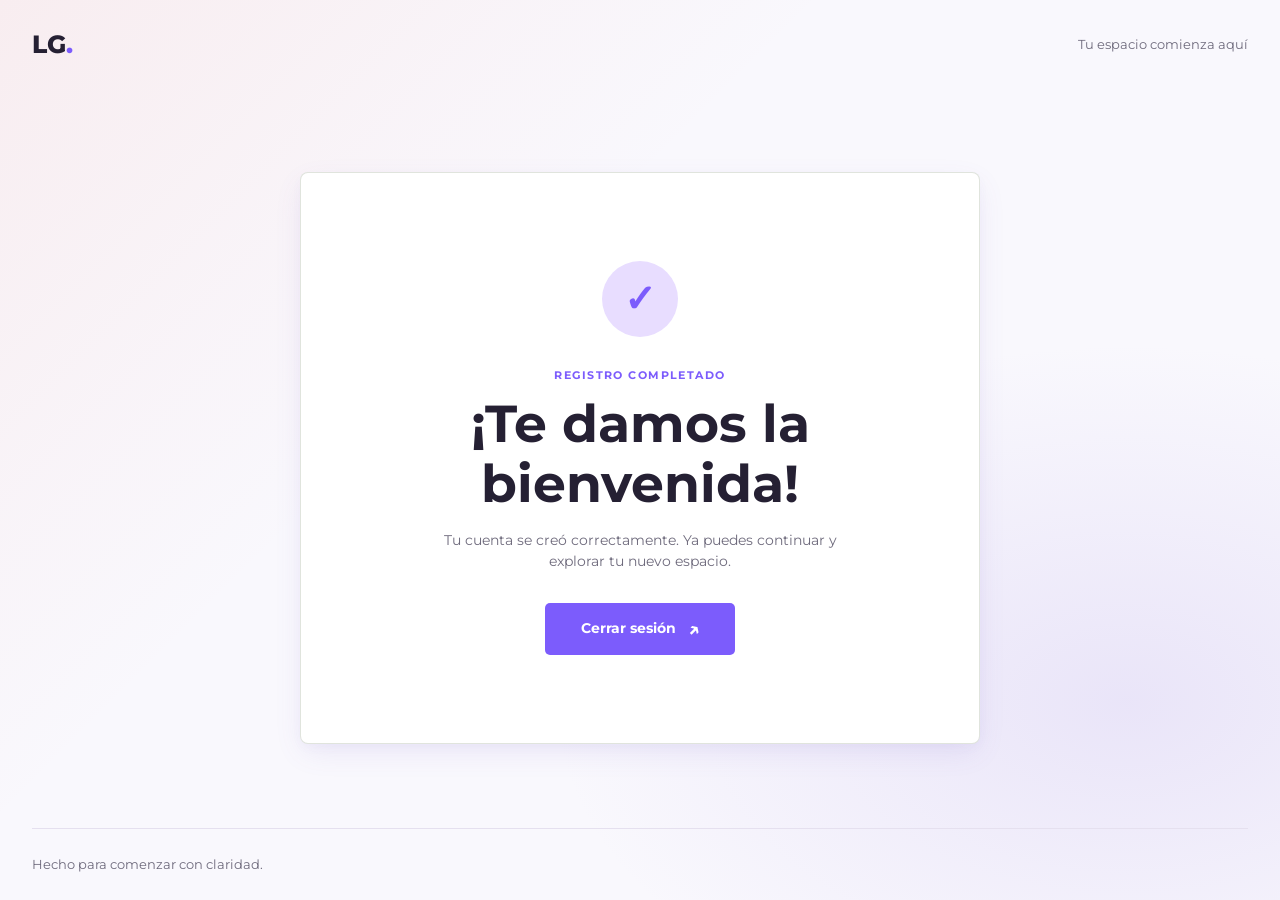
==== commit 44956c02: "corrigiendo errores" ====
--- a/bienvenida.html
+++ b/bienvenida.html
@@ -1,39 +1,3 @@
-
-<!DOCTYPE html>
-<html lang="es">
-<head>
-    <meta charset="UTF-8">
-    <meta name="viewport" content="width=device-width, initial-scale=1.0">
-    <meta name="description" content="Tu registro se completó correctamente.">
-    <title>Registro exitoso | LG</title>
-    <link rel="preconnect" href="https://fonts.googleapis.com">
-    <link rel="preconnect" href="https://fonts.gstatic.com" crossorigin>
-    <link href="https://fonts.googleapis.com/css2?family=Montserrat:wght@400;500;600;700&display=swap" rel="stylesheet">
-    <link rel="stylesheet" href="style.css">
-</head>
-<body id="pagina-bienvenida">
-    <header id="cabecera">
-        <a id="marca" href="index.html" aria-label="LG, página de registro">LG<span>.</span></a>
-        <p id="cabecera-mensaje">Tu espacio comienza aquí</p>
-    </header>
-
-    <main id="contenido-principal">
-        <section id="seccion-bienvenida" aria-labelledby="titulo-bienvenida">
-            <div id="emblema-exito" aria-hidden="true"><span>✓</span></div>
-            <p id="etiqueta-exito">REGISTRO COMPLETADO</p>
-            <h1 id="titulo-bienvenida">¡Te damos la bienvenida!</h1>
-            <p id="texto-bienvenida">Tu cuenta se creó correctamente. Ya puedes continuar y explorar tu nuevo espacio.</p>
-            <button id="boton-cerrar-sesion" type="button" onclick="logout()">Cerrar sesión <span aria-hidden="true">↗</span></button>
-        </section>
-    </main>
-
-    <footer id="pie-pagina">
-        <p>Hecho para comenzar con claridad.</p>
-    </footer>
-
-    <script src="script.js"></script>
-</body>
-=======
 <!DOCTYPE html>
 <html lang="es">
 <head>
